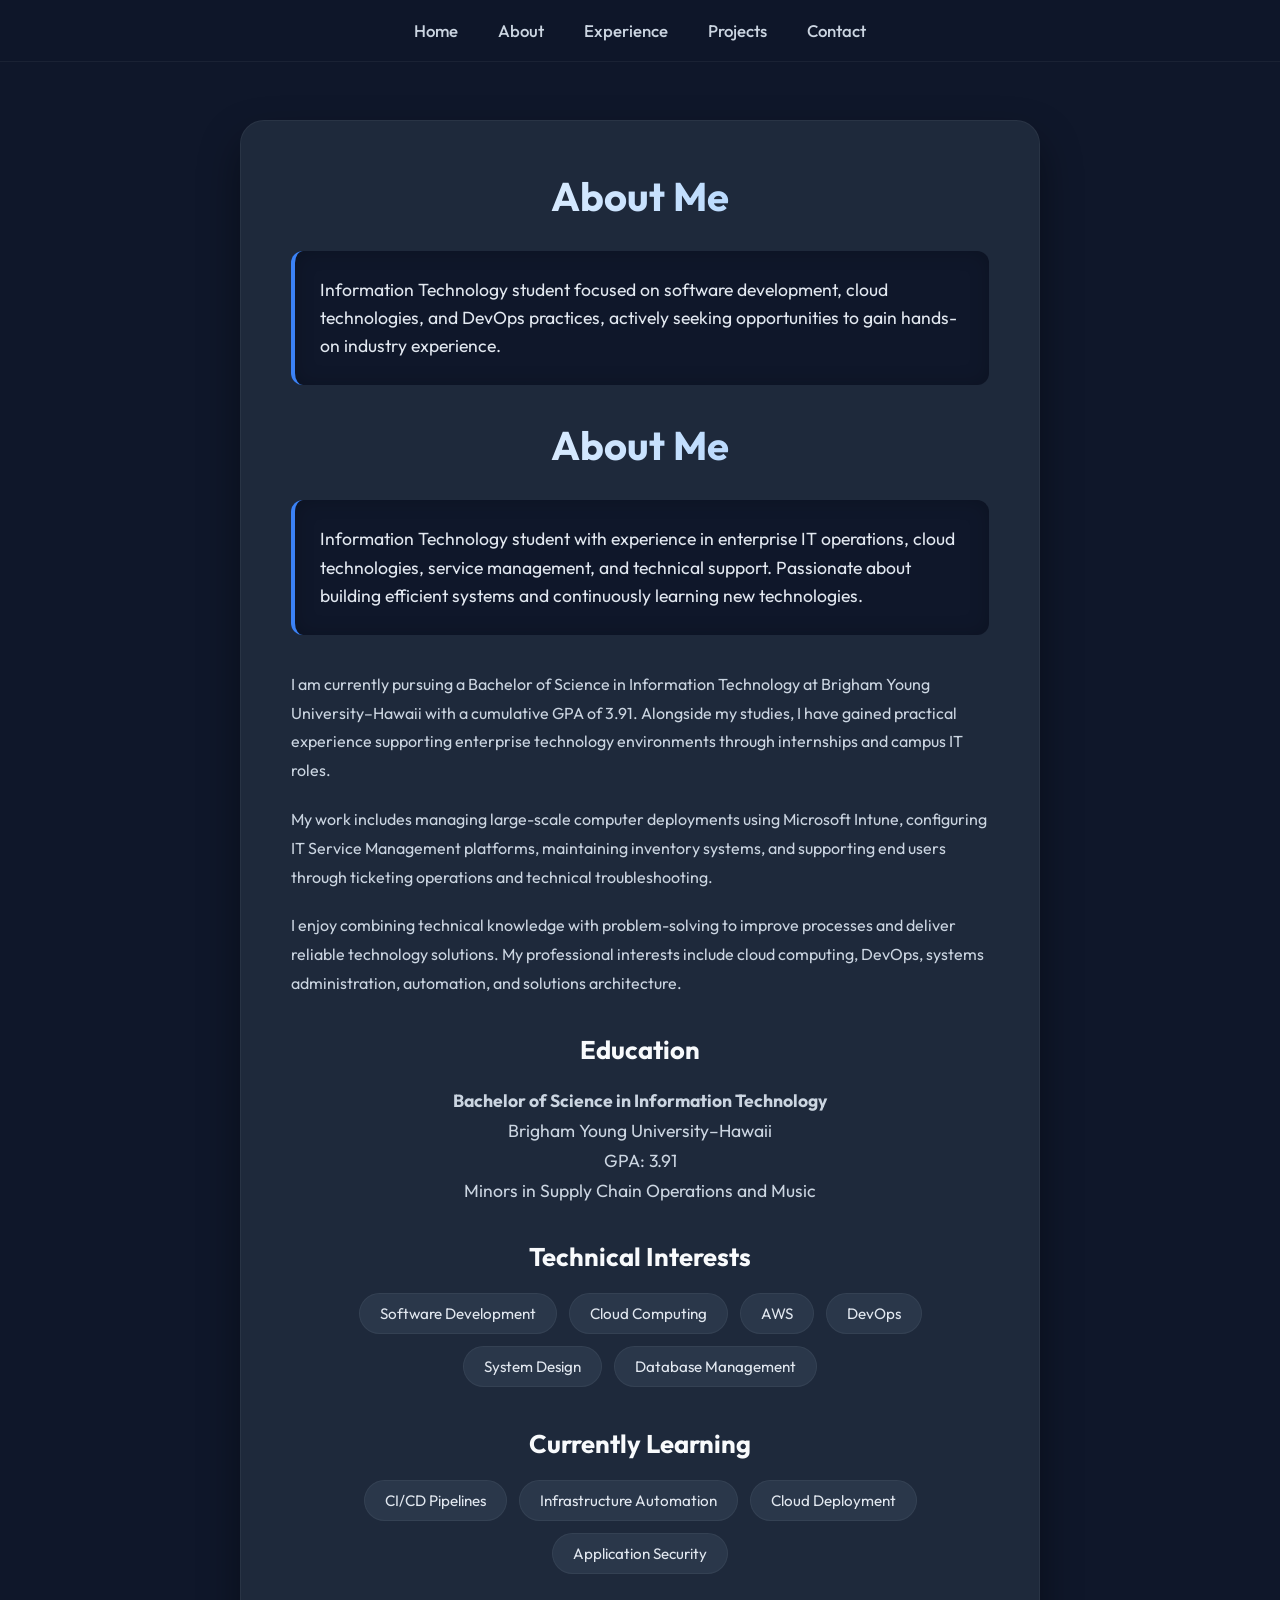
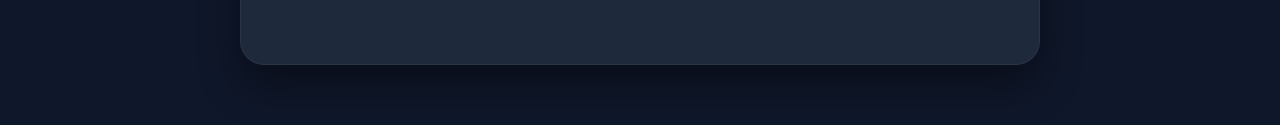
==== about.html @ 7ac06729 "push" ====
<!DOCTYPE html>
<html lang="en">

<head>
    <meta charset="UTF-8">
    <meta name="viewport" content="width=device-width, initial-scale=1.0">
    <title>About Me | Sidney Clark Ordonia</title>

    <link href="https://fonts.googleapis.com/css2?family=Outfit:wght@300;400;600;700&display=swap" rel="stylesheet">
    <link rel="stylesheet" href="style.css">
</head>

<body>

    <nav class="navbar">
        <a href="index.html">Home</a>
        <a href="about.html">About</a>
        <a href="experience.html">Experience</a>
        <a href="projects.html">Projects</a>
        <a href="contact.html">Contact</a>
    </nav>

    <div class="card">

        <h1 class="page-title">About Me</h1>

        <div class="about-highlight">
            <p>
                Information Technology student focused on software development,
                cloud technologies, and DevOps practices, actively seeking
                opportunities to gain hands-on industry experience.
            </p>
        </div>

        <h1 class="page-title">About Me</h1>

        <div class="about-highlight">
            <p>
                Information Technology student with experience in enterprise IT operations,
                cloud technologies, service management, and technical support. Passionate
                about building efficient systems and continuously learning new technologies.
            </p>
        </div>

        <div class="about-content">

            <p>
                I am currently pursuing a Bachelor of Science in Information Technology
                at Brigham Young University–Hawaii with a cumulative GPA of 3.91.
                Alongside my studies, I have gained practical experience supporting
                enterprise technology environments through internships and campus IT roles.
            </p>

            <p>
                My work includes managing large-scale computer deployments using
                Microsoft Intune, configuring IT Service Management platforms,
                maintaining inventory systems, and supporting end users through
                ticketing operations and technical troubleshooting.
            </p>

            <p>
                I enjoy combining technical knowledge with problem-solving to improve
                processes and deliver reliable technology solutions. My professional
                interests include cloud computing, DevOps, systems administration,
                automation, and solutions architecture.
            </p>

        </div>

        <h2>Education</h2>
        <p class="section-text">
            <strong>Bachelor of Science in Information Technology</strong><br>
            Brigham Young University–Hawaii<br>
            GPA: 3.91<br>
            Minors in Supply Chain Operations and Music
        </p>

        <h2>Technical Interests</h2>

        <div class="skills">
            <span class="skill-tag">Software Development</span>
            <span class="skill-tag">Cloud Computing</span>
            <span class="skill-tag">AWS</span>
            <span class="skill-tag">DevOps</span>
            <span class="skill-tag">System Design</span>
            <span class="skill-tag">Database Management</span>
        </div>

        <h2>Currently Learning</h2>

        <div class="skills">
            <span class="skill-tag">CI/CD Pipelines</span>
            <span class="skill-tag">Infrastructure Automation</span>
            <span class="skill-tag">Cloud Deployment</span>
            <span class="skill-tag">Application Security</span>
        </div>

    </div>

</body>

</html>
---- style.css ----
/* 1. SETUP & RESET */
* {
    margin: 0;
    padding: 0;
    box-sizing: border-box;
}

/* 2. BODY STYLING */
body {
    font-family: 'Outfit', sans-serif;
    background-color: #0f172a;
    color: #f8fafc;
    display: flex;
    justify-content: center;
    align-items: flex-start; /* Allows scrolling if content is tall */
    min-height: 100vh;
    padding: 20px;
    padding-top: 120px; /* Space for the fixed navbar */
    padding-bottom: 60px;
}

/* 3. NAVBAR STYLING */
.navbar {
    width: 100%;
    display: flex;
    justify-content: center;
    gap: 40px;
    position: fixed;
    top: 0;
    left: 0;
    padding: 20px 0;
    background: rgba(15, 23, 42, 0.85);
    backdrop-filter: blur(12px);
    -webkit-backdrop-filter: blur(12px);
    z-index: 1000;
    border-bottom: 1px solid rgba(255,255,255,0.05);
}

.navbar a {
    color: #cbd5e1;
    text-decoration: none;
    font-size: 1.05rem;
    font-weight: 500;
    transition: all 0.3s ease;
}

.navbar a:hover {
    color: #60a5fa;
    transform: translateY(-2px);
}

/* 4. MAIN CARD STYLING */
.card {
    background-color: #1e293b;
    max-width: 800px;
    width: 100%;
    padding: 50px;
    border-radius: 24px;
    text-align: center;
    box-shadow: 0 20px 40px rgba(0, 0, 0, 0.4);
    border: 1px solid rgba(255,255,255,0.05);
    animation: fadeIn 0.6s ease-out;
}

@keyframes fadeIn {
    from { opacity: 0; transform: translateY(20px); }
    to { opacity: 1; transform: translateY(0); }
}

.page-title {
    font-size: 2.5rem;
    margin-bottom: 30px;
    font-weight: 700;
    background: linear-gradient(to right, #fff, #93c5fd);
    -webkit-background-clip: text;
    -webkit-text-fill-color: transparent;
}

/* 5. HEADER (Home Page) */
.header { margin-bottom: 30px; }
.profile-image { 
    width: 140px; 
    height: 140px; 
    border-radius: 50%; 
    object-fit: cover; 
    margin-bottom: 20px; 
    border: 4px solid #3b82f6; 
    box-shadow: 0 10px 25px rgba(59, 130, 246, 0.3);
    transition: transform 0.3s ease;
}
.profile-image:hover { transform: scale(1.05); }

.name { font-size: 2.8rem; font-weight: 700; margin-bottom: 10px; color: #fff;}
.role { font-size: 1.1rem; font-weight: 400; color: #94a3b8; text-transform: uppercase; letter-spacing: 2px; }

/* 6. TYPOGRAPHY & SECTIONS */
.card h2 {
    margin-top: 35px;
    margin-bottom: 20px;
    color: #f8fafc;
    font-size: 1.6rem;
    text-align: center;
}

.about p, .section-text { 
    font-size: 1.1rem; 
    line-height: 1.7; 
    color: #cbd5e1; 
    margin-bottom: 30px; 
}

/* 7. SKILLS SECTION */
.skills { 
    display: flex; 
    flex-wrap: wrap; 
    justify-content: center; 
    gap: 12px; 
    margin-bottom: 40px; 
}

.skill-tag { 
    background-color: rgba(51, 65, 85, 0.6); 
    color: #e2e8f0; 
    padding: 10px 20px; 
    border-radius: 50px; 
    font-size: 0.95rem; 
    border: 1px solid rgba(255,255,255,0.05);
    transition: all 0.3s ease;
}
.skill-tag:hover {
    background-color: #3b82f6;
    color: #fff;
    transform: translateY(-2px);
    box-shadow: 0 5px 15px rgba(59, 130, 246, 0.3);
    border-color: #3b82f6;
}

/* 8. INNER CARDS (Projects & Experience) */
.project, .experience-card {
    background-color: #0f172a;
    border-radius: 16px;
    padding: 30px;
    margin-bottom: 25px;
    text-align: left;
    border: 1px solid rgba(255,255,255,0.05);
    transition: transform 0.3s ease, box-shadow 0.3s ease;
}

.project:hover, .experience-card:hover {
    transform: translateY(-5px);
    box-shadow: 0 15px 30px rgba(0, 0, 0, 0.4);
    border-color: rgba(59, 130, 246, 0.4);
}

.experience-card h2, .project h2 {
    margin-top: 0;
    margin-bottom: 5px;
    font-size: 1.4rem;
    color: #fff;
    text-align: left;
}

.experience-card h3 {
    font-size: 1.1rem;
    color: #93c5fd;
    font-weight: 500;
    margin-bottom: 10px;
}

.experience-card p, .project p {
    color: #94a3b8;
    font-size: 1rem;
    margin-bottom: 15px;
    font-style: italic;
}

.experience-card ul, .project ul {
    list-style-type: none;
    padding-left: 0;
}

.experience-card ul li, .project ul li {
    position: relative;
    padding-left: 20px;
    margin-bottom: 10px;
    color: #cbd5e1;
    line-height: 1.6;
}

.experience-card ul li::before, .project ul li::before {
    content: "▹";
    position: absolute;
    left: 0;
    color: #3b82f6;
    font-weight: bold;
}

/* 9. ABOUT HIGHLIGHTS */
.about-highlight {
    background-color: #0f172a;
    border-left: 4px solid #3b82f6;
    padding: 25px;
    border-radius: 12px;
    margin-bottom: 35px;
    text-align: left;
    box-shadow: inset 0 0 20px rgba(0,0,0,0.2);
}

.about-highlight p {
    margin: 0;
    color: #e2e8f0;
    font-size: 1.1rem;
    line-height: 1.6;
}

.about-content {
    text-align: left;
    margin-bottom: 30px;
}

.about-content p {
    color: #cbd5e1;
    line-height: 1.8;
    margin-bottom: 20px;
}

/* 10. BUTTONS */
.buttons { display: flex; gap: 15px; justify-content: center; flex-wrap: wrap; }

.button {
    display: inline-block;
    background-color: #3b82f6;
    color: #ffffff;
    text-decoration: none;
    padding: 14px 35px;
    border-radius: 12px;
    font-size: 1.1rem;
    font-weight: 600;
    transition: all 0.3s ease;
    border: 2px solid #3b82f6;
    cursor: pointer;
}

.button:hover { 
    background-color: #2563eb; 
    border-color: #2563eb;
    transform: translateY(-3px);
    box-shadow: 0 10px 20px rgba(59, 130, 246, 0.4);
}

.button.secondary { 
    background: transparent; 
    border: 2px solid #64748b; 
    color: #f8fafc;
}

.button.secondary:hover {
    border-color: #f8fafc;
    background: rgba(255,255,255,0.05);
}

/* 11. FORMS & CONTACT */
form { display: flex; flex-direction: column; gap: 15px; text-align: left; margin-bottom: 30px;}

input, textarea { 
    padding: 16px; 
    border-radius: 12px; 
    border: 2px solid #334155; 
    background-color: #0f172a;
    color: #f8fafc;
    font-family: inherit; 
    font-size: 1rem;
    transition: all 0.3s ease;
}

input:focus, textarea:focus {
    outline: none;
    border-color: #3b82f6;
    box-shadow: 0 0 0 3px rgba(59, 130, 246, 0.2);
}

input::placeholder, textarea::placeholder {
    color: #64748b;
}

.contact-links {
    display: flex;
    justify-content: center;
    gap: 30px;
    margin-top: 20px;
    padding-top: 30px;
    border-top: 1px solid rgba(255,255,255,0.1);
}

.contact-links a {
    color: #94a3b8;
    text-decoration: none;
    font-size: 1.1rem;
    transition: color 0.3s ease;
    display: flex;
    align-items: center;
    gap: 8px;
}

.contact-links a:hover {
    color: #60a5fa;
}

/* 12. MOBILE RESPONSIVENESS */
@media (max-width: 768px) {
    .card { padding: 30px 20px; }
    .navbar { gap: 15px; flex-wrap: wrap; padding: 15px; }
    .navbar a { font-size: 0.95rem; }
    .name { font-size: 2.2rem; }
    .page-title { font-size: 2rem; }
    .buttons { flex-direction: column; }
    .button { width: 100%; text-align: center; }
    .contact-links { flex-direction: column; gap: 15px; }
}
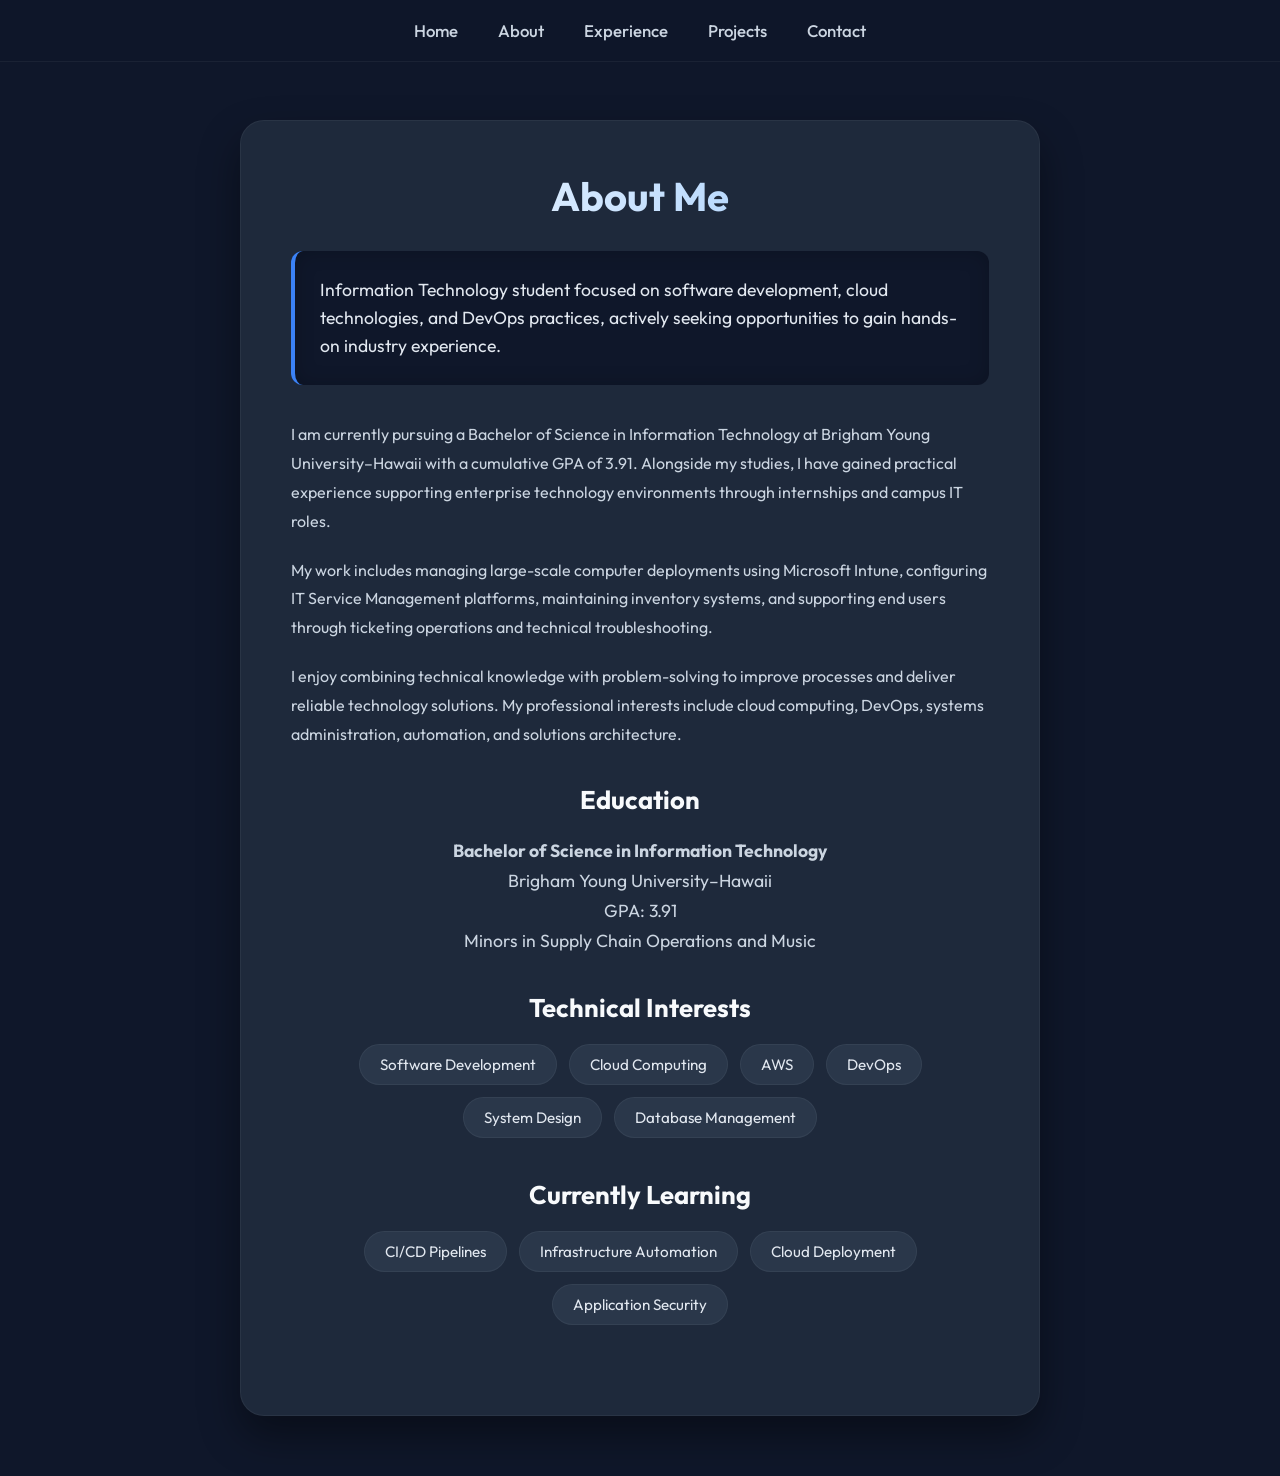
==== commit 483a4d08: "fix" ====
--- a/about.html
+++ b/about.html
@@ -29,16 +29,6 @@
                 Information Technology student focused on software development,
                 cloud technologies, and DevOps practices, actively seeking
                 opportunities to gain hands-on industry experience.
-            </p>
-        </div>
-
-        <h1 class="page-title">About Me</h1>
-
-        <div class="about-highlight">
-            <p>
-                Information Technology student with experience in enterprise IT operations,
-                cloud technologies, service management, and technical support. Passionate
-                about building efficient systems and continuously learning new technologies.
             </p>
         </div>
 
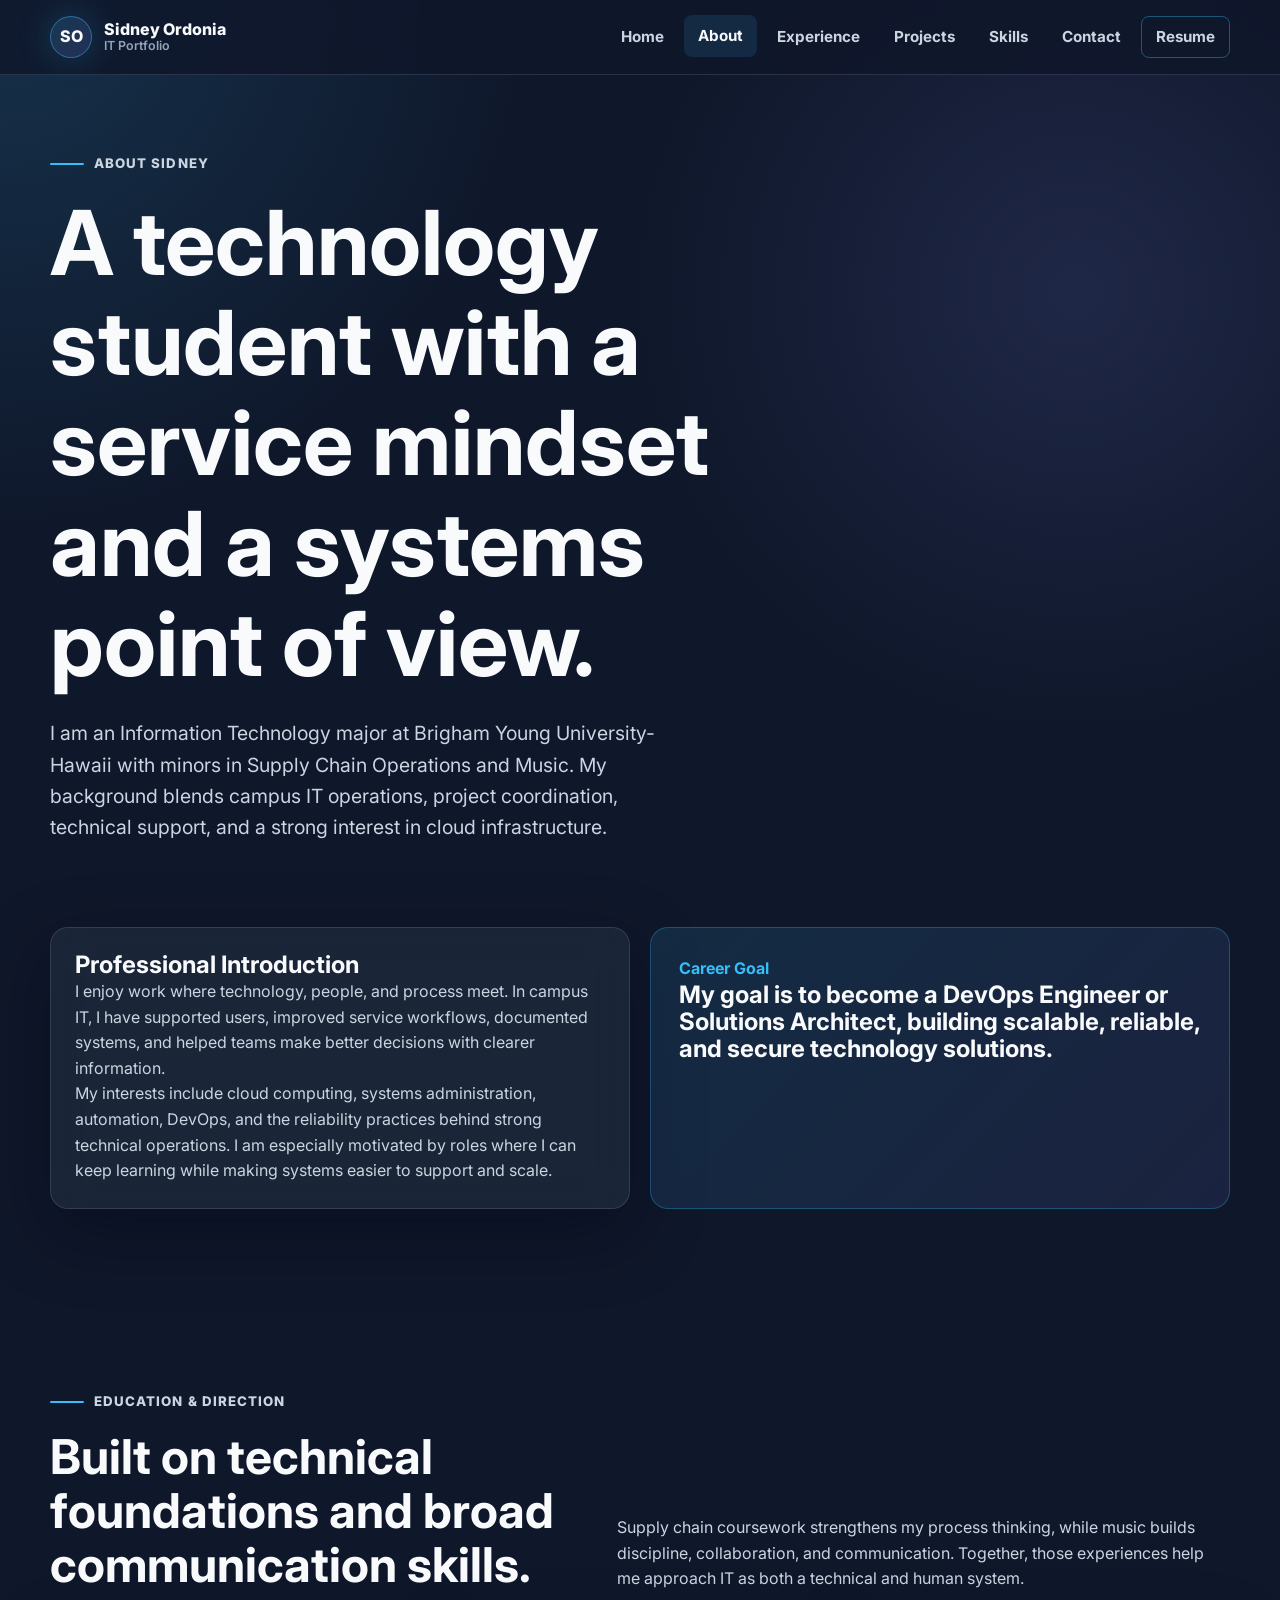
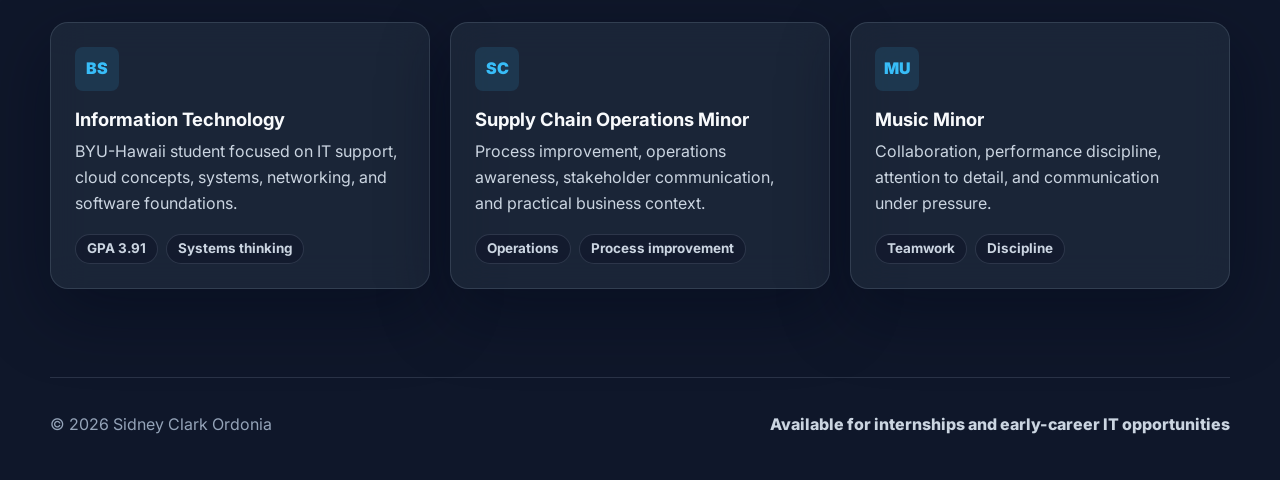
==== commit 8c6c94d0: "updates" ====
--- a/about.html
+++ b/about.html
@@ -4,89 +4,100 @@
 <head>
     <meta charset="UTF-8">
     <meta name="viewport" content="width=device-width, initial-scale=1.0">
-    <title>About Me | Sidney Clark Ordonia</title>
-
-    <link href="https://fonts.googleapis.com/css2?family=Outfit:wght@300;400;600;700&display=swap" rel="stylesheet">
+    <meta name="description" content="About Sidney Clark Ordonia, a BYU-Hawaii Information Technology student focused on cloud, DevOps, systems administration, and IT service improvement.">
+    <title>About | Sidney Clark Ordonia</title>
+    <link rel="preconnect" href="https://fonts.googleapis.com">
+    <link rel="preconnect" href="https://fonts.gstatic.com" crossorigin>
+    <link href="https://fonts.googleapis.com/css2?family=Inter:wght@400;600;700;800;900&amp;family=Outfit:wght@500;700;800&amp;display=swap" rel="stylesheet">
     <link rel="stylesheet" href="style.css">
 </head>
 
-<body>
+<body data-page="about">
+    <header class="site-header">
+        <nav class="navbar" aria-label="Primary navigation">
+            <a class="brand" href="index.html"><span class="brand-mark">SO</span><span class="brand-text"><span>Sidney Ordonia</span><span>IT Portfolio</span></span></a>
+            <button class="nav-toggle" type="button" aria-label="Toggle navigation" aria-expanded="false"><span></span></button>
+            <ul class="nav-links">
+                <li><a href="index.html" data-page="home">Home</a></li>
+                <li><a href="about.html" data-page="about">About</a></li>
+                <li><a href="experience.html" data-page="experience">Experience</a></li>
+                <li><a href="projects.html" data-page="projects">Projects</a></li>
+                <li><a href="skills.html" data-page="skills">Skills</a></li>
+                <li><a href="contact.html" data-page="contact">Contact</a></li>
+                <li><a class="nav-resume" href="assets/Sidney_Ordonia_Resume.pdf" target="_blank" rel="noopener">Resume</a></li>
+            </ul>
+        </nav>
+    </header>
 
-    <nav class="navbar">
-        <a href="index.html">Home</a>
-        <a href="about.html">About</a>
-        <a href="experience.html">Experience</a>
-        <a href="projects.html">Projects</a>
-        <a href="contact.html">Contact</a>
-    </nav>
+    <main>
+        <section class="page-hero reveal">
+            <p class="eyebrow">About Sidney</p>
+            <h1>A technology student with a service mindset and a systems point of view.</h1>
+            <p class="lead">I am an Information Technology major at Brigham Young University-Hawaii with minors in Supply Chain Operations and Music. My background blends campus IT operations, project coordination, technical support, and a strong interest in cloud infrastructure.</p>
+        </section>
 
-    <div class="card">
+        <section class="section compact">
+            <div class="grid two">
+                <article class="glass-panel feature-card reveal">
+                    <h2>Professional Introduction</h2>
+                    <p>I enjoy work where technology, people, and process meet. In campus IT, I have supported users, improved service workflows, documented systems, and helped teams make better decisions with clearer information.</p>
+                    <p>My interests include cloud computing, systems administration, automation, DevOps, and the reliability practices behind strong technical operations. I am especially motivated by roles where I can keep learning while making systems easier to support and scale.</p>
+                </article>
 
-        <h1 class="page-title">About Me</h1>
+                <aside class="callout reveal">
+                    <p><strong>Career Goal</strong></p>
+                    <h2>My goal is to become a DevOps Engineer or Solutions Architect, building scalable, reliable, and secure technology solutions.</h2>
+                </aside>
+            </div>
+        </section>
 
-        <div class="about-highlight">
-            <p>
-                Information Technology student focused on software development,
-                cloud technologies, and DevOps practices, actively seeking
-                opportunities to gain hands-on industry experience.
-            </p>
-        </div>
+        <section class="section">
+            <div class="section-heading reveal">
+                <div>
+                    <p class="eyebrow">Education & Direction</p>
+                    <h2>Built on technical foundations and broad communication skills.</h2>
+                </div>
+                <p>Supply chain coursework strengthens my process thinking, while music builds discipline, collaboration, and communication. Together, those experiences help me approach IT as both a technical and human system.</p>
+            </div>
 
-        <div class="about-content">
+            <div class="grid three">
+                <article class="feature-card reveal">
+                    <span class="icon">BS</span>
+                    <h3>Information Technology</h3>
+                    <p>BYU-Hawaii student focused on IT support, cloud concepts, systems, networking, and software foundations.</p>
+                    <ul class="tag-list">
+                        <li>GPA 3.91</li>
+                        <li>Systems thinking</li>
+                    </ul>
+                </article>
+                <article class="feature-card reveal">
+                    <span class="icon">SC</span>
+                    <h3>Supply Chain Operations Minor</h3>
+                    <p>Process improvement, operations awareness, stakeholder communication, and practical business context.</p>
+                    <ul class="tag-list">
+                        <li>Operations</li>
+                        <li>Process improvement</li>
+                    </ul>
+                </article>
+                <article class="feature-card reveal">
+                    <span class="icon">MU</span>
+                    <h3>Music Minor</h3>
+                    <p>Collaboration, performance discipline, attention to detail, and communication under pressure.</p>
+                    <ul class="tag-list">
+                        <li>Teamwork</li>
+                        <li>Discipline</li>
+                    </ul>
+                </article>
+            </div>
+        </section>
+    </main>
 
-            <p>
-                I am currently pursuing a Bachelor of Science in Information Technology
-                at Brigham Young University–Hawaii with a cumulative GPA of 3.91.
-                Alongside my studies, I have gained practical experience supporting
-                enterprise technology environments through internships and campus IT roles.
-            </p>
+    <footer class="site-footer">
+        <p>&copy; 2026 Sidney Clark Ordonia</p>
+        <p><a href="contact.html">Available for internships and early-career IT opportunities</a></p>
+    </footer>
 
-            <p>
-                My work includes managing large-scale computer deployments using
-                Microsoft Intune, configuring IT Service Management platforms,
-                maintaining inventory systems, and supporting end users through
-                ticketing operations and technical troubleshooting.
-            </p>
-
-            <p>
-                I enjoy combining technical knowledge with problem-solving to improve
-                processes and deliver reliable technology solutions. My professional
-                interests include cloud computing, DevOps, systems administration,
-                automation, and solutions architecture.
-            </p>
-
-        </div>
-
-        <h2>Education</h2>
-        <p class="section-text">
-            <strong>Bachelor of Science in Information Technology</strong><br>
-            Brigham Young University–Hawaii<br>
-            GPA: 3.91<br>
-            Minors in Supply Chain Operations and Music
-        </p>
-
-        <h2>Technical Interests</h2>
-
-        <div class="skills">
-            <span class="skill-tag">Software Development</span>
-            <span class="skill-tag">Cloud Computing</span>
-            <span class="skill-tag">AWS</span>
-            <span class="skill-tag">DevOps</span>
-            <span class="skill-tag">System Design</span>
-            <span class="skill-tag">Database Management</span>
-        </div>
-
-        <h2>Currently Learning</h2>
-
-        <div class="skills">
-            <span class="skill-tag">CI/CD Pipelines</span>
-            <span class="skill-tag">Infrastructure Automation</span>
-            <span class="skill-tag">Cloud Deployment</span>
-            <span class="skill-tag">Application Security</span>
-        </div>
-
-    </div>
-
+    <script src="script.js"></script>
 </body>
 
-</html>+</html>
--- a/style.css
+++ b/style.css
@@ -1,319 +1,819 @@
-/* 1. SETUP & RESET */
+:root {
+    --bg: #0f172a;
+    --bg-soft: #111c33;
+    --surface: rgba(30, 41, 59, 0.78);
+    --surface-strong: #1e293b;
+    --surface-muted: rgba(15, 23, 42, 0.72);
+    --border: rgba(148, 163, 184, 0.2);
+    --accent: #38bdf8;
+    --accent-2: #818cf8;
+    --text: #f8fafc;
+    --text-muted: #cbd5e1;
+    --text-soft: #94a3b8;
+    --shadow: 0 24px 70px rgba(2, 6, 23, 0.42);
+    --radius: 8px;
+    --radius-lg: 18px;
+    --max: 1180px;
+}
+
 * {
+    box-sizing: border-box;
     margin: 0;
     padding: 0;
-    box-sizing: border-box;
-}
-
-/* 2. BODY STYLING */
+}
+
+html {
+    scroll-behavior: smooth;
+}
+
 body {
-    font-family: 'Outfit', sans-serif;
-    background-color: #0f172a;
-    color: #f8fafc;
+    min-height: 100vh;
+    background:
+        radial-gradient(circle at top left, rgba(56, 189, 248, 0.16), transparent 34rem),
+        radial-gradient(circle at 84% 14%, rgba(129, 140, 248, 0.14), transparent 28rem),
+        var(--bg);
+    color: var(--text);
+    font-family: "Inter", "Outfit", system-ui, -apple-system, BlinkMacSystemFont, "Segoe UI", sans-serif;
+    line-height: 1.6;
+}
+
+body.menu-open {
+    overflow: hidden;
+}
+
+a {
+    color: inherit;
+}
+
+img {
+    display: block;
+    max-width: 100%;
+}
+
+:focus-visible {
+    outline: 3px solid rgba(56, 189, 248, 0.7);
+    outline-offset: 4px;
+}
+
+.site-header {
+    position: sticky;
+    top: 0;
+    z-index: 20;
+    border-bottom: 1px solid var(--border);
+    background: rgba(15, 23, 42, 0.82);
+    backdrop-filter: blur(18px);
+}
+
+.navbar {
+    width: min(100% - 32px, var(--max));
+    min-height: 74px;
+    margin: 0 auto;
     display: flex;
+    align-items: center;
+    justify-content: space-between;
+    gap: 24px;
+}
+
+.brand {
+    display: inline-flex;
+    align-items: center;
+    gap: 12px;
+    color: var(--text);
+    font-weight: 800;
+    text-decoration: none;
+}
+
+.brand-mark {
+    display: grid;
+    width: 42px;
+    height: 42px;
+    place-items: center;
+    border: 1px solid rgba(56, 189, 248, 0.44);
+    border-radius: 50%;
+    background: linear-gradient(135deg, rgba(56, 189, 248, 0.18), rgba(129, 140, 248, 0.2));
+    box-shadow: 0 0 34px rgba(56, 189, 248, 0.22);
+}
+
+.brand-text {
+    display: grid;
+    line-height: 1.1;
+}
+
+.brand-text span:last-child {
+    color: var(--text-soft);
+    font-size: 0.78rem;
+    font-weight: 600;
+}
+
+.nav-toggle {
+    display: none;
+    width: 44px;
+    height: 44px;
+    border: 1px solid var(--border);
+    border-radius: var(--radius);
+    background: rgba(30, 41, 59, 0.78);
+    color: var(--text);
+    cursor: pointer;
+}
+
+.nav-toggle span,
+.nav-toggle::before,
+.nav-toggle::after {
+    display: block;
+    width: 20px;
+    height: 2px;
+    margin: 5px auto;
+    border-radius: 99px;
+    background: currentColor;
+    content: "";
+    transition: transform 180ms ease, opacity 180ms ease;
+}
+
+.nav-toggle[aria-expanded="true"] span {
+    opacity: 0;
+}
+
+.nav-toggle[aria-expanded="true"]::before {
+    transform: translateY(7px) rotate(45deg);
+}
+
+.nav-toggle[aria-expanded="true"]::after {
+    transform: translateY(-7px) rotate(-45deg);
+}
+
+.nav-links {
+    display: flex;
+    align-items: center;
+    justify-content: flex-end;
+    gap: 6px;
+    list-style: none;
+}
+
+.nav-links a {
+    display: inline-flex;
+    align-items: center;
+    min-height: 42px;
+    padding: 0 14px;
+    border-radius: var(--radius);
+    color: var(--text-muted);
+    font-size: 0.95rem;
+    font-weight: 700;
+    text-decoration: none;
+    transition: background 180ms ease, color 180ms ease, transform 180ms ease;
+}
+
+.nav-links a:hover,
+.nav-links a.active {
+    background: rgba(56, 189, 248, 0.12);
+    color: var(--text);
+    transform: translateY(-1px);
+}
+
+.nav-resume {
+    border: 1px solid rgba(56, 189, 248, 0.38);
+}
+
+main {
+    width: min(100% - 32px, var(--max));
+    margin: 0 auto;
+}
+
+.section {
+    padding: 88px 0;
+}
+
+.section.compact {
+    padding-top: 54px;
+}
+
+.hero {
+    min-height: calc(100vh - 74px);
+    display: grid;
+    grid-template-columns: minmax(0, 1.18fr) minmax(280px, 0.82fr);
+    align-items: center;
+    gap: 56px;
+    padding: 72px 0 56px;
+}
+
+.eyebrow {
+    display: inline-flex;
+    align-items: center;
+    gap: 10px;
+    margin-bottom: 18px;
+    color: var(--accent);
+    font-size: 0.83rem;
+    font-weight: 800;
+    letter-spacing: 0.08em;
+    text-transform: uppercase;
+}
+
+.eyebrow::before {
+    width: 34px;
+    height: 2px;
+    border-radius: 999px;
+    background: var(--accent);
+    content: "";
+}
+
+h1,
+h2,
+h3 {
+    line-height: 1.12;
+}
+
+.hero h1,
+.page-hero h1 {
+    max-width: 820px;
+    font-size: clamp(2.65rem, 7vw, 5.8rem);
+    letter-spacing: 0;
+}
+
+.gradient-text {
+    background: linear-gradient(135deg, var(--text), var(--accent) 54%, #c4b5fd);
+    -webkit-background-clip: text;
+    background-clip: text;
+    color: transparent;
+}
+
+.hero-title-small {
+    display: block;
+    margin-top: 16px;
+    color: var(--text-muted);
+    font-size: clamp(1.02rem, 2vw, 1.35rem);
+    font-weight: 700;
+}
+
+.lead {
+    max-width: 760px;
+    margin-top: 24px;
+    color: var(--text-muted);
+    font-size: clamp(1.05rem, 2vw, 1.22rem);
+}
+
+.hero-actions,
+.button-row {
+    display: flex;
+    flex-wrap: wrap;
+    gap: 14px;
+    margin-top: 32px;
+}
+
+.button {
+    display: inline-flex;
+    align-items: center;
     justify-content: center;
-    align-items: flex-start; /* Allows scrolling if content is tall */
-    min-height: 100vh;
-    padding: 20px;
-    padding-top: 120px; /* Space for the fixed navbar */
-    padding-bottom: 60px;
-}
-
-/* 3. NAVBAR STYLING */
-.navbar {
+    gap: 10px;
+    min-height: 48px;
+    padding: 0 20px;
+    border: 1px solid rgba(56, 189, 248, 0.44);
+    border-radius: var(--radius);
+    background: linear-gradient(135deg, var(--accent), var(--accent-2));
+    color: #06111f;
+    font-weight: 850;
+    text-decoration: none;
+    box-shadow: 0 16px 42px rgba(56, 189, 248, 0.2);
+    transition: transform 180ms ease, box-shadow 180ms ease, border-color 180ms ease;
+}
+
+.button:hover {
+    transform: translateY(-2px);
+    box-shadow: 0 22px 54px rgba(56, 189, 248, 0.28);
+}
+
+.button.secondary {
+    background: rgba(30, 41, 59, 0.7);
+    color: var(--text);
+    box-shadow: none;
+}
+
+.button.ghost {
+    border-color: var(--border);
+    background: transparent;
+    color: var(--text-muted);
+    box-shadow: none;
+}
+
+.profile-panel,
+.glass-panel,
+.feature-card,
+.skill-card,
+.project-card,
+.timeline-item,
+.contact-card,
+.resume-preview {
+    border: 1px solid var(--border);
+    border-radius: var(--radius-lg);
+    background: var(--surface);
+    box-shadow: var(--shadow);
+    backdrop-filter: blur(18px);
+}
+
+.profile-panel {
+    position: relative;
+    overflow: hidden;
+    padding: 28px;
+}
+
+.profile-panel::before {
+    position: absolute;
+    inset: -1px;
+    z-index: -1;
+    background: linear-gradient(140deg, rgba(56, 189, 248, 0.22), transparent 38%, rgba(129, 140, 248, 0.18));
+    content: "";
+}
+
+.profile-frame {
+    width: min(100%, 330px);
+    aspect-ratio: 1;
+    margin: 0 auto 26px;
+    padding: 8px;
+    border: 1px solid rgba(56, 189, 248, 0.38);
+    border-radius: 50%;
+    background: rgba(15, 23, 42, 0.82);
+    box-shadow: 0 0 54px rgba(56, 189, 248, 0.24);
+}
+
+.profile-frame img {
     width: 100%;
+    height: 100%;
+    border-radius: 50%;
+    object-fit: cover;
+}
+
+.quick-stats {
+    display: grid;
+    grid-template-columns: repeat(2, minmax(0, 1fr));
+    gap: 12px;
+}
+
+.stat {
+    padding: 16px;
+    border: 1px solid rgba(148, 163, 184, 0.16);
+    border-radius: var(--radius);
+    background: rgba(15, 23, 42, 0.58);
+}
+
+.stat strong {
+    display: block;
+    color: var(--text);
+    font-size: 1.45rem;
+}
+
+.stat span {
+    color: var(--text-soft);
+    font-size: 0.88rem;
+}
+
+.section-heading {
     display: flex;
-    justify-content: center;
-    gap: 40px;
-    position: fixed;
-    top: 0;
-    left: 0;
-    padding: 20px 0;
-    background: rgba(15, 23, 42, 0.85);
-    backdrop-filter: blur(12px);
-    -webkit-backdrop-filter: blur(12px);
-    z-index: 1000;
-    border-bottom: 1px solid rgba(255,255,255,0.05);
-}
-
-.navbar a {
-    color: #cbd5e1;
-    text-decoration: none;
-    font-size: 1.05rem;
-    font-weight: 500;
-    transition: all 0.3s ease;
-}
-
-.navbar a:hover {
-    color: #60a5fa;
-    transform: translateY(-2px);
-}
-
-/* 4. MAIN CARD STYLING */
-.card {
-    background-color: #1e293b;
-    max-width: 800px;
-    width: 100%;
-    padding: 50px;
-    border-radius: 24px;
-    text-align: center;
-    box-shadow: 0 20px 40px rgba(0, 0, 0, 0.4);
-    border: 1px solid rgba(255,255,255,0.05);
-    animation: fadeIn 0.6s ease-out;
-}
-
-@keyframes fadeIn {
-    from { opacity: 0; transform: translateY(20px); }
-    to { opacity: 1; transform: translateY(0); }
-}
-
-.page-title {
-    font-size: 2.5rem;
+    align-items: end;
+    justify-content: space-between;
+    gap: 28px;
     margin-bottom: 30px;
+}
+
+.section-heading h2 {
+    font-size: clamp(2rem, 4vw, 3rem);
+}
+
+.section-heading p,
+.page-hero p {
+    max-width: 650px;
+    color: var(--text-muted);
+}
+
+.page-hero {
+    padding: 72px 0 30px;
+}
+
+.grid {
+    display: grid;
+    gap: 20px;
+}
+
+.grid.two {
+    grid-template-columns: repeat(2, minmax(0, 1fr));
+}
+
+.grid.three {
+    grid-template-columns: repeat(3, minmax(0, 1fr));
+}
+
+.feature-card,
+.skill-card,
+.project-card,
+.contact-card {
+    padding: 24px;
+    transition: transform 180ms ease, border-color 180ms ease, background 180ms ease;
+}
+
+.feature-card:hover,
+.skill-card:hover,
+.project-card:hover,
+.contact-card:hover {
+    border-color: rgba(56, 189, 248, 0.45);
+    background: rgba(30, 41, 59, 0.9);
+    transform: translateY(-4px);
+}
+
+.icon {
+    display: grid;
+    width: 44px;
+    height: 44px;
+    place-items: center;
+    margin-bottom: 18px;
+    border-radius: var(--radius);
+    background: rgba(56, 189, 248, 0.12);
+    color: var(--accent);
+    font-weight: 900;
+}
+
+.feature-card h3,
+.skill-card h3,
+.project-card h3,
+.contact-card h3 {
+    margin-bottom: 10px;
+    color: var(--text);
+    font-size: 1.15rem;
+}
+
+.feature-card p,
+.skill-card p,
+.project-card p,
+.timeline-item p,
+.contact-card p {
+    color: var(--text-muted);
+}
+
+.tag-list {
+    display: flex;
+    flex-wrap: wrap;
+    gap: 8px;
+    margin-top: 18px;
+    list-style: none;
+}
+
+.tag-list li,
+.tag {
+    display: inline-flex;
+    align-items: center;
+    min-height: 30px;
+    padding: 0 11px;
+    border: 1px solid rgba(148, 163, 184, 0.2);
+    border-radius: 999px;
+    background: rgba(15, 23, 42, 0.6);
+    color: var(--text-muted);
+    font-size: 0.84rem;
     font-weight: 700;
-    background: linear-gradient(to right, #fff, #93c5fd);
-    -webkit-background-clip: text;
-    -webkit-text-fill-color: transparent;
-}
-
-/* 5. HEADER (Home Page) */
-.header { margin-bottom: 30px; }
-.profile-image { 
-    width: 140px; 
-    height: 140px; 
-    border-radius: 50%; 
-    object-fit: cover; 
-    margin-bottom: 20px; 
-    border: 4px solid #3b82f6; 
-    box-shadow: 0 10px 25px rgba(59, 130, 246, 0.3);
-    transition: transform 0.3s ease;
-}
-.profile-image:hover { transform: scale(1.05); }
-
-.name { font-size: 2.8rem; font-weight: 700; margin-bottom: 10px; color: #fff;}
-.role { font-size: 1.1rem; font-weight: 400; color: #94a3b8; text-transform: uppercase; letter-spacing: 2px; }
-
-/* 6. TYPOGRAPHY & SECTIONS */
-.card h2 {
-    margin-top: 35px;
-    margin-bottom: 20px;
-    color: #f8fafc;
-    font-size: 1.6rem;
-    text-align: center;
-}
-
-.about p, .section-text { 
-    font-size: 1.1rem; 
-    line-height: 1.7; 
-    color: #cbd5e1; 
-    margin-bottom: 30px; 
-}
-
-/* 7. SKILLS SECTION */
-.skills { 
-    display: flex; 
-    flex-wrap: wrap; 
-    justify-content: center; 
-    gap: 12px; 
-    margin-bottom: 40px; 
-}
-
-.skill-tag { 
-    background-color: rgba(51, 65, 85, 0.6); 
-    color: #e2e8f0; 
-    padding: 10px 20px; 
-    border-radius: 50px; 
-    font-size: 0.95rem; 
-    border: 1px solid rgba(255,255,255,0.05);
-    transition: all 0.3s ease;
-}
-.skill-tag:hover {
-    background-color: #3b82f6;
-    color: #fff;
-    transform: translateY(-2px);
-    box-shadow: 0 5px 15px rgba(59, 130, 246, 0.3);
-    border-color: #3b82f6;
-}
-
-/* 8. INNER CARDS (Projects & Experience) */
-.project, .experience-card {
-    background-color: #0f172a;
-    border-radius: 16px;
-    padding: 30px;
-    margin-bottom: 25px;
-    text-align: left;
-    border: 1px solid rgba(255,255,255,0.05);
-    transition: transform 0.3s ease, box-shadow 0.3s ease;
-}
-
-.project:hover, .experience-card:hover {
-    transform: translateY(-5px);
-    box-shadow: 0 15px 30px rgba(0, 0, 0, 0.4);
-    border-color: rgba(59, 130, 246, 0.4);
-}
-
-.experience-card h2, .project h2 {
-    margin-top: 0;
-    margin-bottom: 5px;
-    font-size: 1.4rem;
-    color: #fff;
-    text-align: left;
-}
-
-.experience-card h3 {
-    font-size: 1.1rem;
-    color: #93c5fd;
-    font-weight: 500;
-    margin-bottom: 10px;
-}
-
-.experience-card p, .project p {
-    color: #94a3b8;
-    font-size: 1rem;
-    margin-bottom: 15px;
-    font-style: italic;
-}
-
-.experience-card ul, .project ul {
-    list-style-type: none;
-    padding-left: 0;
-}
-
-.experience-card ul li, .project ul li {
+}
+
+.callout {
+    padding: 28px;
+    border: 1px solid rgba(56, 189, 248, 0.28);
+    border-radius: var(--radius-lg);
+    background: linear-gradient(135deg, rgba(56, 189, 248, 0.12), rgba(129, 140, 248, 0.1));
+}
+
+.callout strong {
+    color: var(--accent);
+}
+
+.timeline {
     position: relative;
-    padding-left: 20px;
-    margin-bottom: 10px;
-    color: #cbd5e1;
-    line-height: 1.6;
-}
-
-.experience-card ul li::before, .project ul li::before {
-    content: "▹";
+    display: grid;
+    gap: 22px;
+}
+
+.timeline::before {
+    position: absolute;
+    top: 10px;
+    bottom: 10px;
+    left: 18px;
+    width: 2px;
+    background: linear-gradient(var(--accent), rgba(129, 140, 248, 0.2));
+    content: "";
+}
+
+.timeline-item {
+    position: relative;
+    margin-left: 52px;
+    padding: 26px;
+}
+
+.timeline-item::before {
+    position: absolute;
+    top: 28px;
+    left: -43px;
+    width: 16px;
+    height: 16px;
+    border: 4px solid var(--bg);
+    border-radius: 50%;
+    background: var(--accent);
+    box-shadow: 0 0 0 5px rgba(56, 189, 248, 0.16);
+    content: "";
+}
+
+.timeline-meta {
+    display: flex;
+    flex-wrap: wrap;
+    gap: 10px;
+    margin-bottom: 14px;
+    color: var(--text-soft);
+    font-size: 0.92rem;
+    font-weight: 800;
+}
+
+.achievement-list {
+    display: grid;
+    gap: 10px;
+    margin-top: 16px;
+    list-style: none;
+}
+
+.achievement-list li {
+    position: relative;
+    padding-left: 22px;
+    color: var(--text-muted);
+}
+
+.achievement-list li::before {
     position: absolute;
     left: 0;
-    color: #3b82f6;
-    font-weight: bold;
-}
-
-/* 9. ABOUT HIGHLIGHTS */
-.about-highlight {
-    background-color: #0f172a;
-    border-left: 4px solid #3b82f6;
-    padding: 25px;
-    border-radius: 12px;
-    margin-bottom: 35px;
-    text-align: left;
-    box-shadow: inset 0 0 20px rgba(0,0,0,0.2);
-}
-
-.about-highlight p {
-    margin: 0;
-    color: #e2e8f0;
-    font-size: 1.1rem;
-    line-height: 1.6;
-}
-
-.about-content {
-    text-align: left;
-    margin-bottom: 30px;
-}
-
-.about-content p {
-    color: #cbd5e1;
-    line-height: 1.8;
-    margin-bottom: 20px;
-}
-
-/* 10. BUTTONS */
-.buttons { display: flex; gap: 15px; justify-content: center; flex-wrap: wrap; }
-
-.button {
-    display: inline-block;
-    background-color: #3b82f6;
-    color: #ffffff;
+    color: var(--accent);
+    font-weight: 900;
+    content: ">";
+}
+
+.skills-dashboard {
+    display: grid;
+    grid-template-columns: repeat(2, minmax(0, 1fr));
+    gap: 20px;
+}
+
+.skill-header {
+    display: flex;
+    align-items: center;
+    justify-content: space-between;
+    gap: 18px;
+}
+
+.skill-meter {
+    height: 8px;
+    margin: 18px 0;
+    overflow: hidden;
+    border-radius: 999px;
+    background: rgba(15, 23, 42, 0.9);
+}
+
+.skill-meter span {
+    display: block;
+    width: var(--level);
+    height: 100%;
+    border-radius: inherit;
+    background: linear-gradient(90deg, var(--accent), var(--accent-2));
+}
+
+.project-card {
+    display: flex;
+    flex-direction: column;
+    min-height: 100%;
+}
+
+.project-card .button-row {
+    margin-top: auto;
+    padding-top: 22px;
+}
+
+.project-card .button {
+    min-height: 42px;
+    padding: 0 14px;
+    font-size: 0.92rem;
+}
+
+.resume-preview {
+    display: grid;
+    grid-template-columns: minmax(0, 1fr) 280px;
+    gap: 24px;
+    align-items: center;
+    padding: 28px;
+}
+
+.resume-sheet {
+    min-height: 320px;
+    padding: 26px;
+    border-radius: var(--radius);
+    background: #f8fafc;
+    color: #0f172a;
+    box-shadow: 0 18px 38px rgba(2, 6, 23, 0.28);
+}
+
+.resume-sheet h3 {
+    margin-bottom: 12px;
+}
+
+.resume-line {
+    height: 8px;
+    margin: 12px 0;
+    border-radius: 999px;
+    background: #dbeafe;
+}
+
+.resume-line.short {
+    width: 64%;
+}
+
+.contact-layout {
+    display: grid;
+    grid-template-columns: 0.85fr 1.15fr;
+    gap: 24px;
+    align-items: start;
+}
+
+.contact-stack {
+    display: grid;
+    gap: 16px;
+}
+
+.contact-card a {
+    display: inline-flex;
+    margin-top: 8px;
+    color: var(--accent);
+    font-weight: 800;
     text-decoration: none;
-    padding: 14px 35px;
-    border-radius: 12px;
-    font-size: 1.1rem;
-    font-weight: 600;
-    transition: all 0.3s ease;
-    border: 2px solid #3b82f6;
-    cursor: pointer;
-}
-
-.button:hover { 
-    background-color: #2563eb; 
-    border-color: #2563eb;
-    transform: translateY(-3px);
-    box-shadow: 0 10px 20px rgba(59, 130, 246, 0.4);
-}
-
-.button.secondary { 
-    background: transparent; 
-    border: 2px solid #64748b; 
-    color: #f8fafc;
-}
-
-.button.secondary:hover {
-    border-color: #f8fafc;
-    background: rgba(255,255,255,0.05);
-}
-
-/* 11. FORMS & CONTACT */
-form { display: flex; flex-direction: column; gap: 15px; text-align: left; margin-bottom: 30px;}
-
-input, textarea { 
-    padding: 16px; 
-    border-radius: 12px; 
-    border: 2px solid #334155; 
-    background-color: #0f172a;
-    color: #f8fafc;
-    font-family: inherit; 
-    font-size: 1rem;
-    transition: all 0.3s ease;
-}
-
-input:focus, textarea:focus {
-    outline: none;
-    border-color: #3b82f6;
-    box-shadow: 0 0 0 3px rgba(59, 130, 246, 0.2);
-}
-
-input::placeholder, textarea::placeholder {
-    color: #64748b;
-}
-
-.contact-links {
+}
+
+form {
+    display: grid;
+    gap: 14px;
+}
+
+label {
+    color: var(--text-muted);
+    font-weight: 800;
+}
+
+input,
+textarea {
+    width: 100%;
+    margin-top: 8px;
+    padding: 14px 15px;
+    border: 1px solid rgba(148, 163, 184, 0.25);
+    border-radius: var(--radius);
+    background: rgba(15, 23, 42, 0.8);
+    color: var(--text);
+    font: inherit;
+}
+
+textarea {
+    min-height: 150px;
+    resize: vertical;
+}
+
+.form-note {
+    color: var(--text-soft);
+    font-size: 0.9rem;
+}
+
+.site-footer {
+    width: min(100% - 32px, var(--max));
+    margin: 0 auto;
+    padding: 34px 0 42px;
+    border-top: 1px solid var(--border);
+    color: var(--text-soft);
     display: flex;
-    justify-content: center;
-    gap: 30px;
-    margin-top: 20px;
-    padding-top: 30px;
-    border-top: 1px solid rgba(255,255,255,0.1);
-}
-
-.contact-links a {
-    color: #94a3b8;
+    flex-wrap: wrap;
+    justify-content: space-between;
+    gap: 16px;
+}
+
+.site-footer a {
+    color: var(--text-muted);
+    font-weight: 800;
     text-decoration: none;
-    font-size: 1.1rem;
-    transition: color 0.3s ease;
-    display: flex;
-    align-items: center;
-    gap: 8px;
-}
-
-.contact-links a:hover {
-    color: #60a5fa;
-}
-
-/* 12. MOBILE RESPONSIVENESS */
-@media (max-width: 768px) {
-    .card { padding: 30px 20px; }
-    .navbar { gap: 15px; flex-wrap: wrap; padding: 15px; }
-    .navbar a { font-size: 0.95rem; }
-    .name { font-size: 2.2rem; }
-    .page-title { font-size: 2rem; }
-    .buttons { flex-direction: column; }
-    .button { width: 100%; text-align: center; }
-    .contact-links { flex-direction: column; gap: 15px; }
-}+}
+
+.reveal {
+    opacity: 0;
+    transform: translateY(18px);
+    transition: opacity 560ms ease, transform 560ms ease;
+}
+
+.reveal.visible {
+    opacity: 1;
+    transform: translateY(0);
+}
+
+@media (max-width: 900px) {
+    .nav-toggle {
+        display: block;
+    }
+
+    .nav-links {
+        position: fixed;
+        inset: 74px 16px auto;
+        display: none;
+        flex-direction: column;
+        align-items: stretch;
+        padding: 16px;
+        border: 1px solid var(--border);
+        border-radius: var(--radius-lg);
+        background: rgba(15, 23, 42, 0.96);
+        box-shadow: var(--shadow);
+    }
+
+    .nav-links.open {
+        display: flex;
+    }
+
+    .nav-links a {
+        justify-content: center;
+    }
+
+    .hero,
+    .grid.two,
+    .grid.three,
+    .skills-dashboard,
+    .resume-preview,
+    .contact-layout {
+        grid-template-columns: 1fr;
+    }
+
+    .hero {
+        min-height: auto;
+        padding-top: 54px;
+    }
+
+    .profile-panel {
+        max-width: 520px;
+        margin: 0 auto;
+    }
+
+    .section-heading {
+        display: block;
+    }
+
+    .section-heading p {
+        margin-top: 14px;
+    }
+}
+
+@media (max-width: 620px) {
+    main,
+    .navbar,
+    .site-footer {
+        width: min(100% - 22px, var(--max));
+    }
+
+    .brand-text span:last-child {
+        display: none;
+    }
+
+    .section {
+        padding: 62px 0;
+    }
+
+    .hero-actions,
+    .button-row {
+        flex-direction: column;
+    }
+
+    .button {
+        width: 100%;
+    }
+
+    .quick-stats {
+        grid-template-columns: 1fr;
+    }
+
+    .timeline::before {
+        left: 10px;
+    }
+
+    .timeline-item {
+        margin-left: 32px;
+        padding: 20px;
+    }
+
+    .timeline-item::before {
+        left: -29px;
+    }
+
+    .feature-card,
+    .skill-card,
+    .project-card,
+    .contact-card,
+    .resume-preview {
+        padding: 20px;
+    }
+}
+
+@media (prefers-reduced-motion: reduce) {
+    *,
+    *::before,
+    *::after {
+        scroll-behavior: auto !important;
+        transition-duration: 0.01ms !important;
+        animation-duration: 0.01ms !important;
+        animation-iteration-count: 1 !important;
+    }
+}
